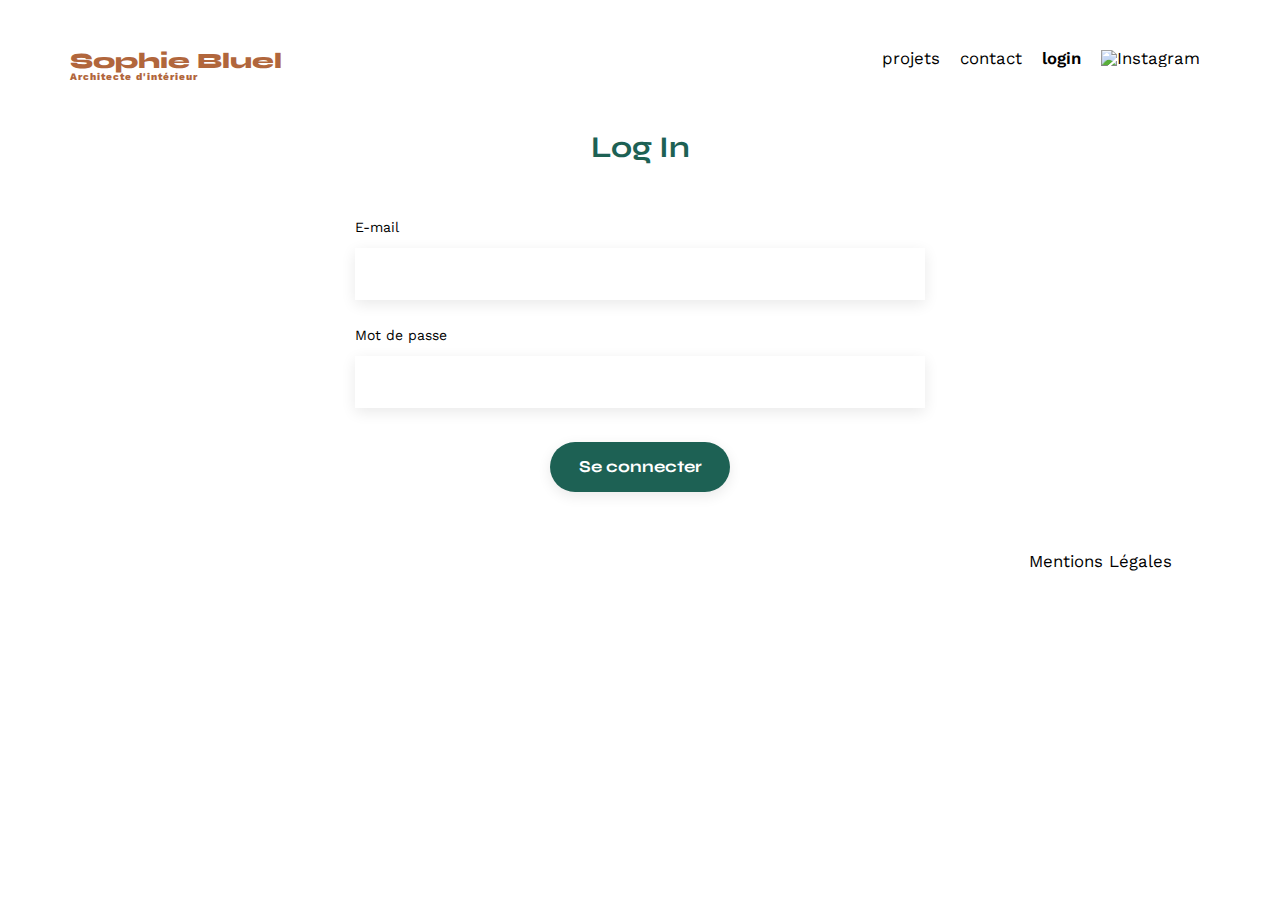
==== FrontEnd/login.html @ e6691f8e "- Ajout de la page login.html" ====
<!DOCTYPE html>
<html lang="fr">
<head>
    <meta charset="UTF-8">
    <title>Sophie Bluel - Architecte d'i ntérieur</title>
    <meta name="viewport" content="width=device-width, initial-scale=1.0">
    <link rel="preconnect" href="https://fonts.googleapis.com">
    <link rel="preconnect" href="https://fonts.gstatic.com" crossorigin>
    <!--Ajout des poids 400, 600, 700 et 800 pour Work sans-->
    <link href="https://fonts.googleapis.com/css2?family=Syne:wght@700;800&family=Work+Sans:wght@400;600;700;800&display=swap" rel="stylesheet">
    <meta name="description" content="">
    <link rel="stylesheet" href="./assets/style.css">
    <!-- Ajout du fichier javascript à chargement différé -->
    <script src="./assets/login.js" defer></script>
</head>
<body>
<header>
    <h1>Sophie Bluel <span>Architecte d'intérieur</span></h1>
    <nav>
        <ul>
            <li><a href="index.html#portfolio">projets</a></li>
            <li><a href="index.html#contact">contact</a></li>
            <li class="selected"><a href="#">login</a></li>
            <li><img src="./assets/icons/instagram.png" alt="Instagram"></li>
        </ul>
    </nav>
</header>
<main>
    <section id="log_in">
        <h2>Log In</h2>
        <form action="#" method="post">
            <label for="email">E-mail</label>
            <input type="email" name="email" id="email">
            <label for="password">Mot de passe</label>
            <input type="password" name="password" id="password">
            <input type="submit" value="Se connecter">
        </form>
    </section>
</main>

<footer>
    <nav>
        <ul>
            <li>Mentions Légales</li>
        </ul>
    </nav>
</footer>
</body>
</html>
---- FrontEnd/assets/style.css ----
/* http://meyerweb.com/eric/tools/css/reset/
   v2.0 | 20110126
   License: none (public domain)
*/

html, body, div, span, applet, object, iframe,
h1, h2, h3, h4, h5, h6, p, blockquote, pre,
a, abbr, acronym, address, big, cite, code,
del, dfn, em, img, ins, kbd, q, s, samp,
small, strike, strong, sub, sup, tt, var,
b, u, i, center,
dl, dt, dd, ol, ul, li,
fieldset, form, label, legend,
table, caption, tbody, tfoot, thead, tr, th, td,
article, aside, canvas, details, embed,
figure, figcaption, footer, header, hgroup,
menu, nav, output, ruby, section, summary,
time, mark, audio, video {
    margin: 0;
    padding: 0;
    border: 0;
    font-size: 100%;
    font: inherit;
    vertical-align: baseline;
}

/* HTML5 display-role reset for older browsers */
article, aside, details, figcaption, figure,
footer, header, hgroup, menu, nav, section {
    display: block;
}

body {
    line-height: 1;
}

ol, ul {
    list-style: none;
}

blockquote, q {
    quotes: none;
}

blockquote:before, blockquote:after,
q:before, q:after {
    content: '';
    content: none;
}

table {
    border-collapse: collapse;
    border-spacing: 0;
}

/** end reset css**/
body {
    max-width: 1140px;
    margin: auto;
    font-family: 'Work Sans';
    font-size: 14px;
}

header {
    display: flex;
    justify-content: space-between;
    margin: 50px 0
}

section {
    margin: 50px 0
}

h1 {
    display: flex;
    flex-direction: column;
    font-family: 'Syne';
    font-size: 22px;
    font-weight: 800;
    color: #B1663C
}

h1 > span {
    font-family: 'Work Sans';
    font-size: 10px;
    letter-spacing: 0.1em;;
}

h2 {
    font-family: 'Syne';
    font-weight: 700;
    font-size: 30px;
    color: #1D6154
}

nav ul {
    display: flex;
    align-items: center;
    list-style-type: none;

}

nav li {
    padding: 0 10px;
    font-size: 1.2em;
}

nav li img {
    height: 1.2em;
}

nav li a {
    font-family: "Work Sans", sans-serif;
    text-decoration: none;
    color: black;
}

nav li.selected a {
    font-weight: 600;
}

li:hover {
    color: #B1663C;
}

#introduction {
    display: flex;
    align-items: center;
}

#introduction figure {
    flex: 1
}

#introduction img {
    display: block;
    margin: auto;
    width: 80%;
}

#introduction article {
    flex: 1
}

#introduction h2 {
    margin-bottom: 1em;
}

#introduction p {
    margin-bottom: 0.5em;
}

#portfolio h2 {
    text-align: center;
    margin-bottom: 1em;
}

/**** Filtres ****/

.filter-container {
    margin: 50px 0;
    display: flex;
    justify-content: center;
    align-items: center;
}

.filter-container > ul {
    list-style: none;
    display: flex;
    flex-wrap: wrap;
    gap: 10px;
}

.filter-container > ul > li {
    border: 1px solid #1D6154;
    border-radius: 60px;
    font-family: Syne, sans-serif;
    font-size: 18px;
    font-weight: 700;
    text-align: center;
    color: #1D6154;
    cursor: pointer;
}

.filter-container > ul > li.selected {
    border: 1px solid #1D6154;
    color: white;
    background-color: #1D6154;
}

.filter-container > ul > li > a {
    display: inline-block;
    text-decoration: none;
    color: black;
    padding: 9px 20px;
}

.filter-container > ul > li.selected > a {
    color: white;
}


.gallery {
    width: 100%;
    display: grid;
    grid-template-columns: 1fr 1fr 1fr;
    grid-column-gap: 20px;
    grid-row-gap: 20px;
}

.gallery img {
    width: 100%;

}

#contact,
#log_in {
    width: 50%;
    margin: auto;
}

#contact > *,
#log_in > * {
    text-align: center;

}

#contact h2,
#log_in h2 {
    margin-bottom: 20px;
}

#contact form,
#log_in form {
    text-align: left;
    margin-top: 30px;
    display: flex;
    flex-direction: column;
}

#contact input,
#log_in input {
    height: 50px;
    font-size: 1.2em;
    border: none;
    box-shadow: 0px 4px 14px rgba(0, 0, 0, 0.09);
}

#contact label,
#log_in label {
    margin: 2em 0 1em 0;
}

#contact textarea {
    border: none;
    box-shadow: 0px 4px 14px rgba(0, 0, 0, 0.09);
}

input[type="submit"] {
    font-family: 'Syne';
    font-weight: 700;
    color: white;
    background-color: #1D6154;
    margin: 2em auto;
    width: 180px;
    text-align: center;
    border-radius: 60px;
}

footer nav ul {
    display: flex;
    justify-content: flex-end;
    margin: 2em
}
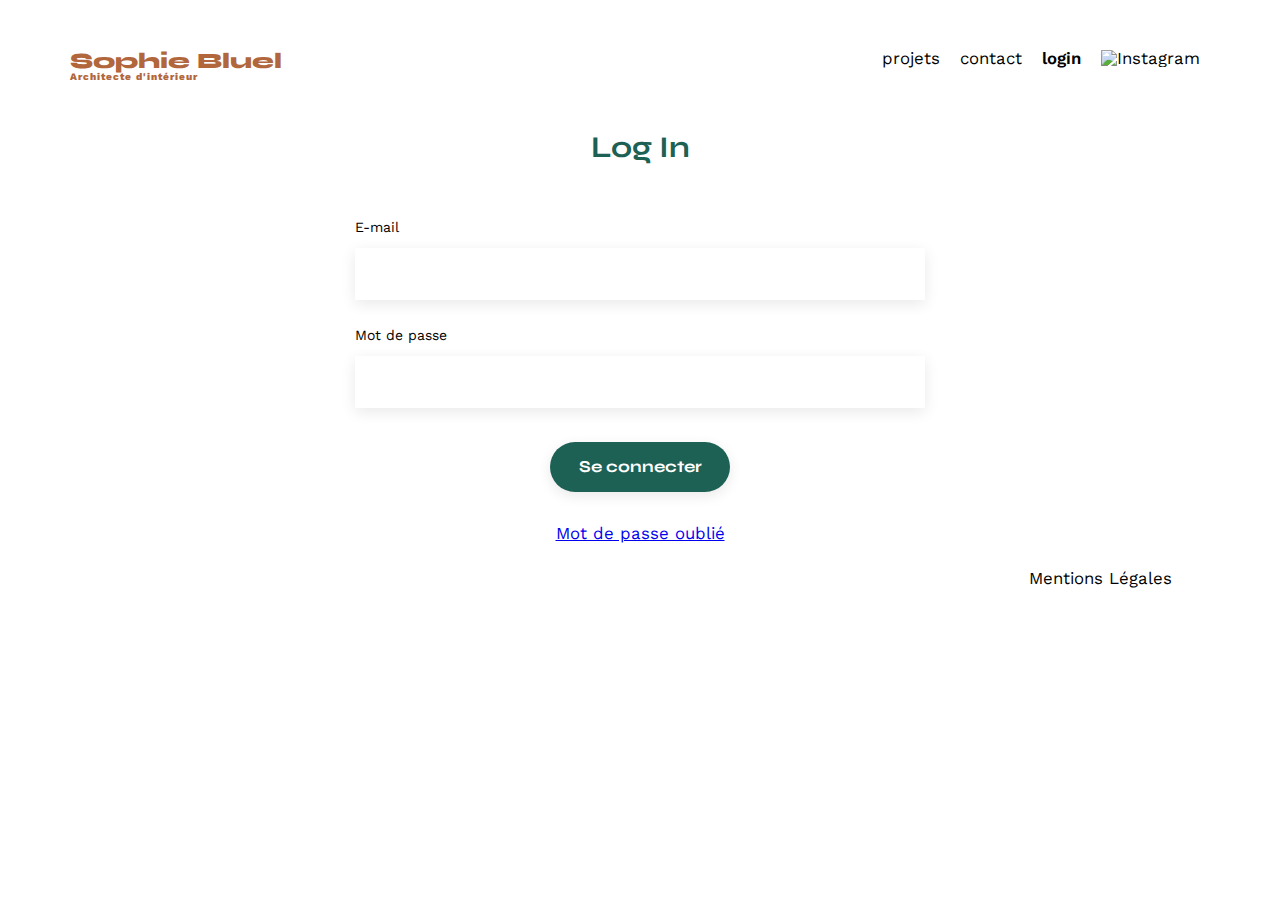
==== commit f78676b8: "Ajout du lien mot de passe oublié" ====
--- a/FrontEnd/login.html
+++ b/FrontEnd/login.html
@@ -15,7 +15,7 @@
 </head>
 <body>
 <header>
-    <h1>Sophie Bluel <span>Architecte d'intérieur</span></h1>
+    <h1><a href="index.html">Sophie Bluel <span>Architecte d'intérieur</span></a></h1>
     <nav>
         <ul>
             <li><a href="index.html#portfolio">projets</a></li>
@@ -34,6 +34,7 @@
             <label for="password">Mot de passe</label>
             <input type="password" name="password" id="password">
             <input type="submit" value="Se connecter">
+            <a href="#">Mot de passe oublié</a>
         </form>
     </section>
 </main>
--- a/FrontEnd/assets/style.css
+++ b/FrontEnd/assets/style.css
@@ -72,15 +72,20 @@
 }
 
 h1 {
-    display: flex;
-    flex-direction: column;
     font-family: 'Syne';
     font-size: 22px;
     font-weight: 800;
     color: #B1663C
 }
 
-h1 > span {
+h1 > a {
+    display: flex;
+    flex-direction: column;
+    text-decoration: none;
+    color: #B1663C
+}
+
+h1 span {
     font-family: 'Work Sans';
     font-size: 10px;
     letter-spacing: 0.1em;;
@@ -254,6 +259,11 @@
 #contact textarea {
     border: none;
     box-shadow: 0px 4px 14px rgba(0, 0, 0, 0.09);
+}
+
+#log_in  a {
+    text-align: center;
+    font-size: 1.2em;
 }
 
 input[type="submit"] {
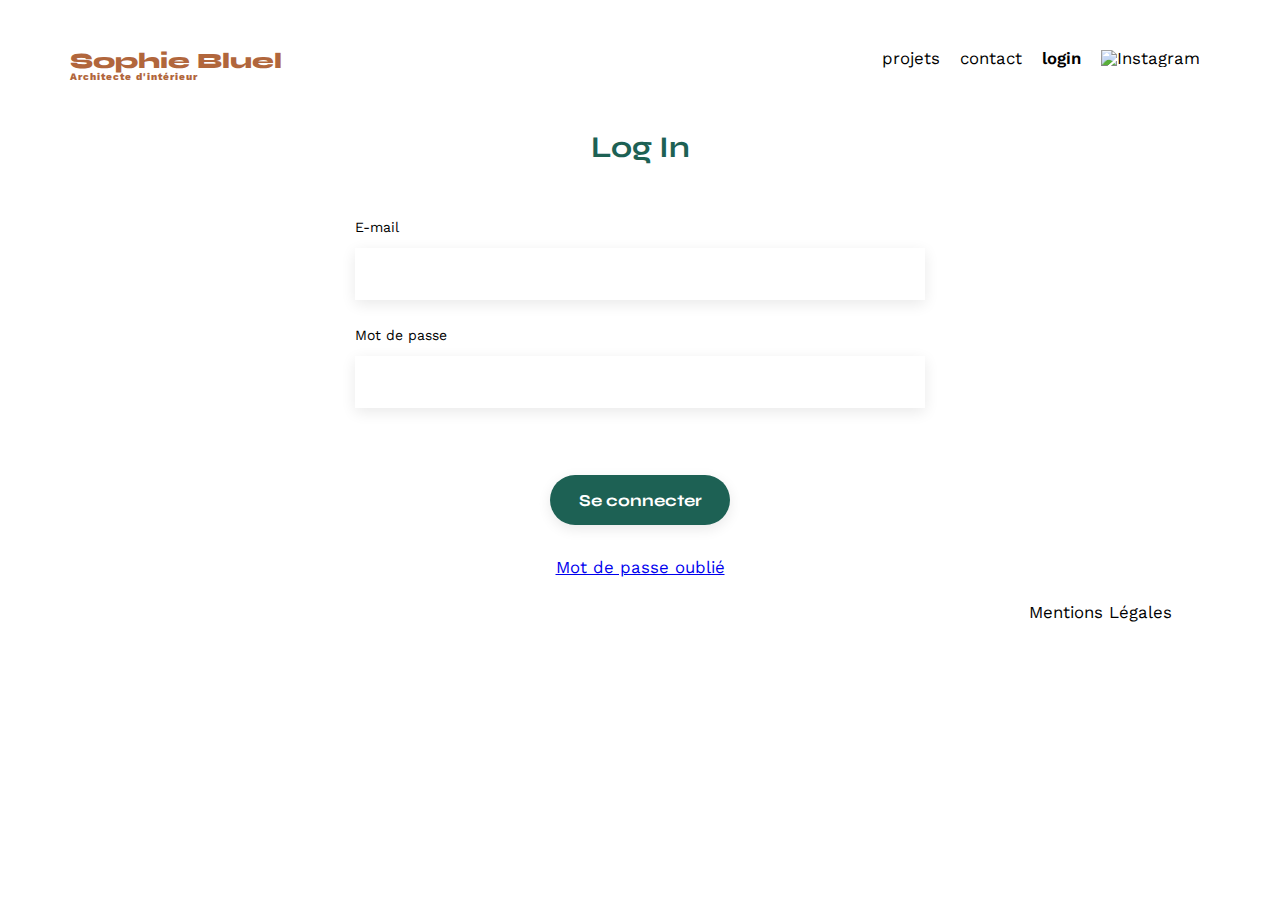
==== commit 50f86675: "Mise à jour du système d'authentification" ====
--- a/FrontEnd/login.html
+++ b/FrontEnd/login.html
@@ -20,7 +20,7 @@
         <ul>
             <li><a href="index.html#portfolio">projets</a></li>
             <li><a href="index.html#contact">contact</a></li>
-            <li class="selected"><a href="#">login</a></li>
+            <li class="selected"><a href="#" id="loginLink">login</a></li>
             <li><img src="./assets/icons/instagram.png" alt="Instagram"></li>
         </ul>
     </nav>
@@ -28,11 +28,12 @@
 <main>
     <section id="log_in">
         <h2>Log In</h2>
-        <form action="#" method="post">
+        <form>
             <label for="email">E-mail</label>
-            <input type="email" name="email" id="email">
+            <input type="email" name="email" id="email" required>
             <label for="password">Mot de passe</label>
-            <input type="password" name="password" id="password">
+            <input type="password" name="password" id="password" required>
+            <span class="connexion-error"></span>
             <input type="submit" value="Se connecter">
             <a href="#">Mot de passe oublié</a>
         </form>
--- a/FrontEnd/assets/style.css
+++ b/FrontEnd/assets/style.css
@@ -155,9 +155,28 @@
     margin-bottom: 0.5em;
 }
 
+#portfolio > .title-container {
+    display: flex;
+    width: 100%;
+    align-items: baseline;
+    justify-content: center;
+}
+
+#portfolio a.works-editor-link {
+    font-family: "Work Sans", sans-serif;
+    font-size: 14px;
+    color: black;
+    text-decoration: none;
+}
+
+#portfolio a.works-editor-link i {
+    margin-right: 10px;
+}
+
 #portfolio h2 {
     text-align: center;
     margin-bottom: 1em;
+    margin-right: 31px;
 }
 
 /**** Filtres ****/
@@ -249,6 +268,15 @@
     font-size: 1.2em;
     border: none;
     box-shadow: 0px 4px 14px rgba(0, 0, 0, 0.09);
+}
+
+#log_in .connexion-error {
+    display: inline-block;
+    margin: 2em 0 0 0;
+    font-size: 1.2em;
+    color: orangered;
+    font-weight: 700;
+    text-align: center;
 }
 
 #contact label,
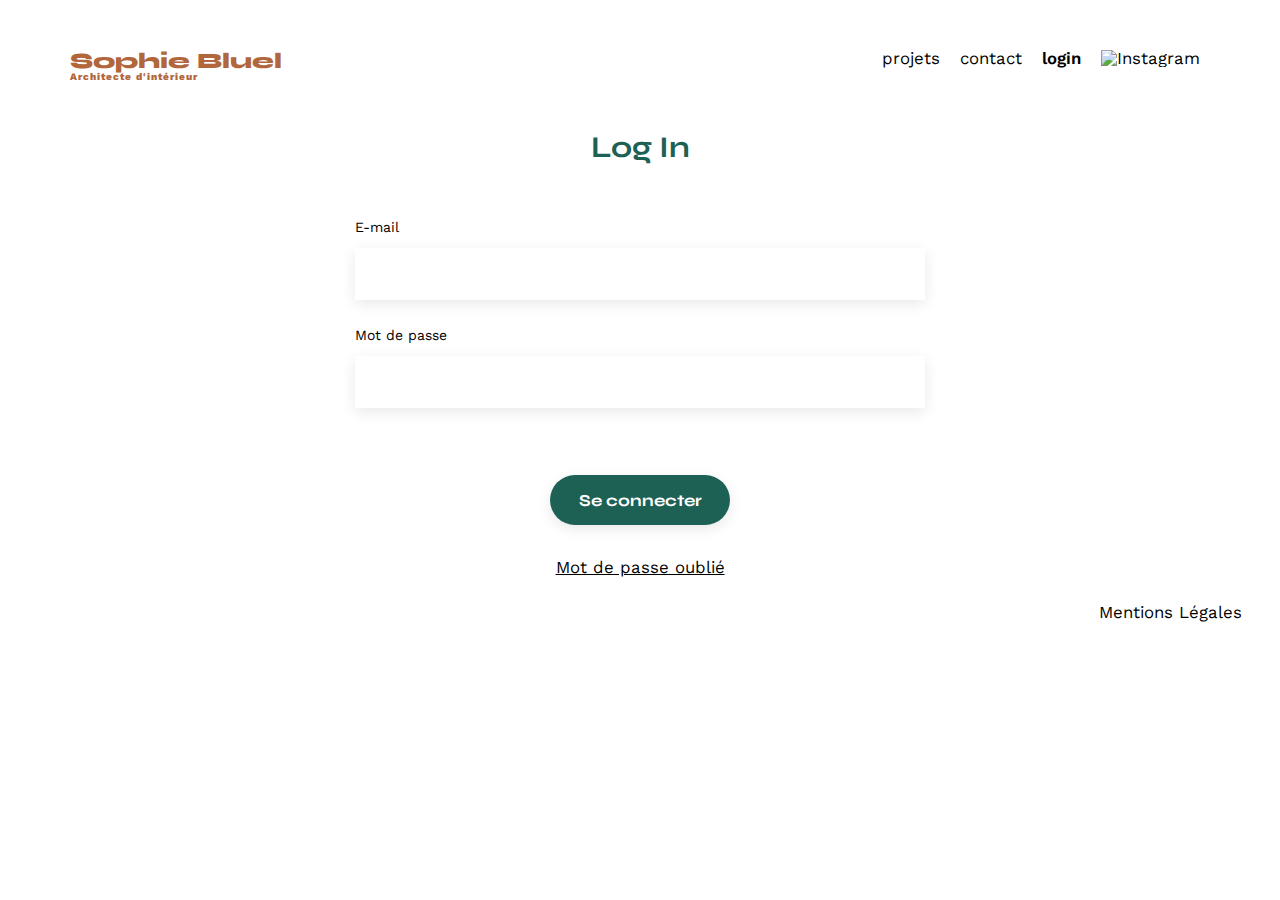
==== commit f4745e05: "- Suppression de la fonction permettant de convertir explicitement un {File} en {Blob}" ====
--- a/FrontEnd/login.html
+++ b/FrontEnd/login.html
@@ -7,23 +7,26 @@
     <link rel="preconnect" href="https://fonts.googleapis.com">
     <link rel="preconnect" href="https://fonts.gstatic.com" crossorigin>
     <!--Ajout des poids 400, 600, 700 et 800 pour Work sans-->
-    <link href="https://fonts.googleapis.com/css2?family=Syne:wght@700;800&family=Work+Sans:wght@400;600;700;800&display=swap" rel="stylesheet">
+    <link href="https://fonts.googleapis.com/css2?family=Syne:wght@700;800&family=Work+Sans:wght@400;600;700;800&display=swap"
+          rel="stylesheet">
     <meta name="description" content="">
     <link rel="stylesheet" href="./assets/style.css">
     <!-- Ajout du fichier javascript à chargement différé -->
-    <script src="./assets/login.js" defer></script>
+    <script src="./assets/scripts/login.js" defer></script>
 </head>
 <body>
 <header>
-    <h1><a href="index.html">Sophie Bluel <span>Architecte d'intérieur</span></a></h1>
-    <nav>
-        <ul>
-            <li><a href="index.html#portfolio">projets</a></li>
-            <li><a href="index.html#contact">contact</a></li>
-            <li class="selected"><a href="#" id="loginLink">login</a></li>
-            <li><img src="./assets/icons/instagram.png" alt="Instagram"></li>
-        </ul>
-    </nav>
+    <div class="nav-container">
+        <h1><a href="index.html">Sophie Bluel <span>Architecte d'intérieur</span></a></h1>
+        <nav>
+            <ul>
+                <li><a href="index.html#portfolio">projets</a></li>
+                <li><a href="index.html#contact">contact</a></li>
+                <li class="selected"><a href="#" id="loginLink">login</a></li>
+                <li><img src="./assets/icons/instagram.png" alt="Instagram"></li>
+            </ul>
+        </nav>
+    </div>
 </header>
 <main>
     <section id="log_in">
--- a/FrontEnd/assets/style.css
+++ b/FrontEnd/assets/style.css
@@ -55,16 +55,13 @@
 
 /** end reset css**/
 body {
+    font-family: 'Work Sans';
+    font-size: 14px;
+}
+
+main {
     max-width: 1140px;
     margin: auto;
-    font-family: 'Work Sans';
-    font-size: 14px;
-}
-
-header {
-    display: flex;
-    justify-content: space-between;
-    margin: 50px 0
 }
 
 section {
@@ -98,6 +95,33 @@
     color: #1D6154
 }
 
+#edition-mode-header {
+    display: none;
+    margin: 0;
+    height: 59px;
+    background-color: black;
+    color: white;
+    font-size: 1.1em;
+}
+
+#edition-mode-header.isVisible {
+    display: flex;
+    justify-content: center;
+    align-items: center;
+}
+
+#edition-mode-header i {
+    font-size: 1em;
+    margin-right: 11px;
+}
+
+.nav-container {
+    display: flex;
+    justify-content: space-between;
+    margin: 50px auto;
+    max-width: 1140px;
+}
+
 nav ul {
     display: flex;
     align-items: center;
@@ -128,6 +152,19 @@
     color: #B1663C;
 }
 
+
+#logoutLink {
+    display: none;
+}
+
+#loginLink.logged {
+    display: none;
+}
+
+#logoutLink.logged {
+    display: block;
+}
+
 #introduction {
     display: flex;
     align-items: center;
@@ -160,71 +197,70 @@
     width: 100%;
     align-items: baseline;
     justify-content: center;
-}
-
-#portfolio a.works-editor-link {
+    margin-bottom: 51px;
+    margin-top: 139px;
+}
+
+#portfolio h2 {
+    text-align: center;
+    margin-right: 31px;
+}
+
+#works-open-modal-button {
+    border: none;
+    background: transparent;
+    cursor: pointer;
     font-family: "Work Sans", sans-serif;
     font-size: 14px;
     color: black;
     text-decoration: none;
-}
-
-#portfolio a.works-editor-link i {
+    display: none;
+}
+
+#works-open-modal-button i {
     margin-right: 10px;
 }
 
-#portfolio h2 {
-    text-align: center;
-    margin-bottom: 1em;
-    margin-right: 31px;
+#works-open-modal-button.isVisible {
+    display: block;
 }
 
 /**** Filtres ****/
 
 .filter-container {
-    margin: 50px 0;
-    display: flex;
-    justify-content: center;
-    align-items: center;
-}
-
-.filter-container > ul {
-    list-style: none;
-    display: flex;
+    display: flex;
+    justify-content: center;
+    align-items: center;
     flex-wrap: wrap;
     gap: 10px;
 }
 
-.filter-container > ul > li {
+.filter-container.logged {
+    display: none;
+}
+
+.filter-container .filter-item {
     border: 1px solid #1D6154;
     border-radius: 60px;
     font-family: Syne, sans-serif;
     font-size: 18px;
     font-weight: 700;
     text-align: center;
-    color: #1D6154;
     cursor: pointer;
-}
-
-.filter-container > ul > li.selected {
+    color: black;
+    padding: 9px 20px;
+    background-color: white;
+}
+
+.filter-container .filter-item.selected {
     border: 1px solid #1D6154;
     color: white;
     background-color: #1D6154;
 }
 
-.filter-container > ul > li > a {
-    display: inline-block;
-    text-decoration: none;
-    color: black;
-    padding: 9px 20px;
-}
-
-.filter-container > ul > li.selected > a {
-    color: white;
-}
-
 
 .gallery {
+    margin-top: 50px;
     width: 100%;
     display: grid;
     grid-template-columns: 1fr 1fr 1fr;
@@ -263,15 +299,28 @@
 }
 
 #contact input,
-#log_in input {
+#log_in input,
+#modal-new-work-container .works-project-infos input,
+#modal-new-work-container .works-project-infos select {
     height: 50px;
     font-size: 1.2em;
     border: none;
     box-shadow: 0px 4px 14px rgba(0, 0, 0, 0.09);
 }
 
-#log_in .connexion-error {
-    display: inline-block;
+#contact label,
+#log_in label,
+#modal-new-work-container .works-project-infos label {
+    margin: 2em 0 1em 0;
+}
+
+#contact textarea {
+    border: none;
+    box-shadow: 0px 4px 14px rgba(0, 0, 0, 0.09);
+}
+
+#log_in .connexion-error, .error-msg {
+    display: none;
     margin: 2em 0 0 0;
     font-size: 1.2em;
     color: orangered;
@@ -279,19 +328,14 @@
     text-align: center;
 }
 
-#contact label,
-#log_in label {
-    margin: 2em 0 1em 0;
-}
-
-#contact textarea {
-    border: none;
-    box-shadow: 0px 4px 14px rgba(0, 0, 0, 0.09);
-}
-
-#log_in  a {
+#log_in .connexion-error, .error-msg.isVisible {
+    display: inline-block;
+}
+
+#log_in a {
     text-align: center;
     font-size: 1.2em;
+    color: black;
 }
 
 input[type="submit"] {
@@ -311,3 +355,243 @@
     margin: 2em
 }
 
+/***** Modal *****/
+
+.modal {
+    display: flex;
+    justify-content: center;
+    align-items: center;
+    position: fixed;
+    left: 0;
+    top: 0;
+    width: 100%;
+    height: 100%;
+    background: rgba(0, 0, 0, 0.3);
+}
+
+.modal.closed {
+    display: none;
+}
+
+.modal .modal-wrapper {
+    padding: 26px;
+    width: 630px;
+    /* 100% de la largeur de l'écran - 40px */
+    max-width: calc(100vw - 40px);
+    /* 100% de la hauteur de l'écran - 40px */
+    max-height: calc(100vh - 40px);
+    /* Affiche une scrollbar en cas de dépassement */
+    overflow: auto;
+    background-color: white;
+    border-radius: 10px;
+}
+
+.modal-wrapper .modal-title-bar {
+    display: flex;
+    align-items: center;
+    justify-content: center;
+    margin: 0 4px 46px 4px;
+    position: relative;
+}
+
+.modal-wrapper .modal-title-bar h1 {
+    font-family: "Work Sans", sans-serif;
+    font-size: 26px;
+    font-weight: 400;
+    color: black;
+    margin-top: 34px;
+}
+
+.modal-wrapper .modal-title-bar button {
+    color: black;
+    position: absolute;
+    top: 0;
+    background-color: transparent;
+    border: none;
+    cursor: pointer;
+}
+
+button.modal-close-button {
+    font-size: 24px;
+    right: 0;
+    display: block;
+}
+
+button.modal-back-button {
+    font-size: 21px;
+    top: 0;
+    left: 0;
+    display: none;
+}
+
+.modal-back-button.can-back-true {
+    display: block;
+}
+
+.modal .modal-content-container {
+    margin: 20px 79px;
+}
+
+.modal .modal-content-container .rule {
+    background-color: #B3B3B3;
+    height: 1px;
+    margin-top: 67px;
+}
+
+.modal .modal-buttons-container {
+    display: flex;
+    align-items: center;
+    justify-content: center;
+}
+
+
+.modal-buttons-container a span {
+}
+
+/***** Works Editor Modal *****/
+
+#add-photo-btn,
+#validate-photo-btn {
+    border: none;
+}
+
+#validate-photo-btn.disabled {
+    background: #A7A7A7;
+}
+
+#modal-works-manager-container,
+#modal-new-work-container {
+    display: none;
+}
+
+#modal-works-manager-container.selected,
+#modal-new-work-container.selected {
+    display: block;
+}
+
+#modal-works-manager-container button,
+#modal-new-work-container button {
+    font-family: 'Syne', sans-serif;
+    font-size: 14px;
+    font-weight: 700;
+    color: white;
+    background-color: #1D6154;
+    margin: 2em auto;
+    width: auto;
+    text-align: center;
+    border-radius: 60px;
+    padding: 12px 40px;
+    cursor: pointer;
+}
+
+#modal-works-manager-container.selected .works-list {
+    display: flex;
+    gap: 29px 11px;
+    justify-content: flex-start;
+    flex-wrap: wrap;
+}
+
+
+#modal-works-manager-container figure {
+    width: 18%;
+    position: relative;
+}
+
+#modal-works-manager-container figure img {
+    width: 100%;
+}
+
+#modal-works-manager-container figure button {
+    position: absolute;
+    top: -20px;
+    right: 5px;
+    padding: 3px 4px;
+    background-color: black;
+    border-style: none;
+    border-radius: 2px;
+    color: white;
+    cursor: pointer;
+}
+
+#modal-works-manager-container figure span i {
+    color: white;
+    font-size: 11px;
+}
+
+/**** Ajout photo ****/
+
+
+#modal-new-work-container .works-input-photo-container {
+    display: grid;
+    grid-template-rows: 76px auto auto auto;
+    row-gap: 7px;
+    justify-content: center;
+    background: #E8F1F6;
+    border-radius: 3px;
+    padding: 13px 0;
+    height: calc(169px - 26px);
+}
+
+#modal-new-work-container .works-input-photo-container.hidden {
+    display: none;
+}
+
+#modal-new-work-container .icon-container {
+    display: flex;
+    justify-content: center;
+}
+
+#modal-new-work-container i {
+    font-size: 68px;
+    color: #B9C5CC;
+}
+
+/*Masque l'input */
+#modal-new-work-container .works-input-photo-container input[type=file] {
+    display: none;
+}
+
+.works-input-photo-container label span {
+    padding: 10px 33px;
+    background: #CBD6DC;
+    color: #306685;
+    cursor: pointer;
+    border-radius: 50px;
+    font-size: 14px;
+    font-family: "Work Sans", sans-serif;
+}
+
+.works-input-photo-container .add-photo-info {
+    margin-top: 13px;
+    font-family: "Work Sans", sans-serif;
+    font-size: 12px;
+    color: #444444;
+    text-align: center;
+}
+
+#modal-new-work-container .works-project-infos {
+    text-align: left;
+    margin-top: 2px;
+    display: flex;
+    flex-direction: column;
+}
+
+#modal-new-work-container .works-preview-photo-container {
+    display: flex;
+    justify-content: center;
+    background: #E8F1F6;
+    border-radius: 3px;
+    height: 169px;
+}
+
+#modal-new-work-container .works-preview-photo-container.hidden {
+    display: none;
+}
+
+#add-photo-preview-img {
+    height: 100%;
+}
+
+
+
+
